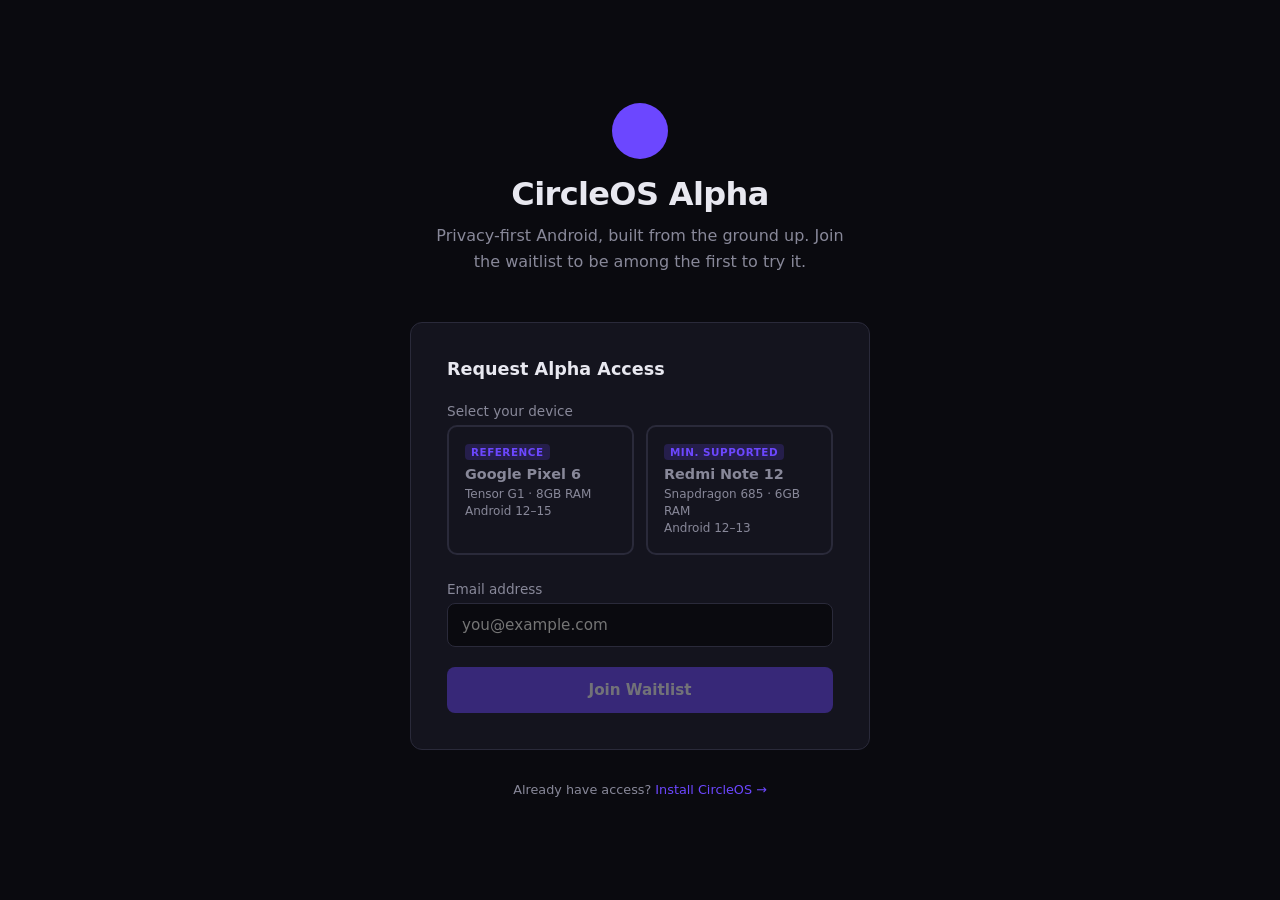
==== CircleAlpha/index.html @ 11b91450 "ST-02: CircleAlpha — alpha waitlist registration page Static page deployed to alpha.circleos.co.za (" ====
<!DOCTYPE html>
<html lang="en">
<head>
  <meta charset="UTF-8" />
  <meta name="viewport" content="width=device-width, initial-scale=1.0" />
  <title>CircleOS Alpha — Join the Waitlist</title>
  <style>
    /* ── Circle Design System tokens ────────────────────────────────────── */
    :root {
      --c-bg:      #0a0a0f;
      --c-surface: #14141e;
      --c-border:  #2a2a3a;
      --c-primary: #6c47ff;
      --c-primary-h: #8b6dff;
      --c-text:    #e8e8f0;
      --c-muted:   #888899;
      --c-success: #22c55e;
      --c-error:   #ef4444;
      --radius:    12px;
      --font:      'Inter', system-ui, sans-serif;
    }

    * { box-sizing: border-box; margin: 0; padding: 0; }

    body {
      background: var(--c-bg);
      color: var(--c-text);
      font-family: var(--font);
      min-height: 100vh;
      display: flex;
      flex-direction: column;
      align-items: center;
      justify-content: center;
      padding: 40px 20px;
    }

    /* ── Logo / hero ─────────────────────────────────────────────────────── */
    .hero {
      text-align: center;
      margin-bottom: 48px;
    }
    .hero .logo {
      width: 56px; height: 56px;
      background: var(--c-primary);
      border-radius: 50%;
      margin: 0 auto 16px;
    }
    .hero h1 {
      font-size: 2rem;
      font-weight: 700;
      letter-spacing: -.02em;
      margin-bottom: 10px;
    }
    .hero p {
      color: var(--c-muted);
      max-width: 420px;
      line-height: 1.6;
      font-size: 1rem;
    }

    /* ── Card ────────────────────────────────────────────────────────────── */
    .card {
      background: var(--c-surface);
      border: 1px solid var(--c-border);
      border-radius: var(--radius);
      padding: 36px;
      width: 100%;
      max-width: 460px;
    }
    .card h2 {
      font-size: 1.1rem;
      margin-bottom: 24px;
    }

    /* ── Form ────────────────────────────────────────────────────────────── */
    label {
      display: block;
      font-size: 0.85rem;
      color: var(--c-muted);
      margin-bottom: 6px;
    }

    select, input[type="email"] {
      width: 100%;
      padding: 12px 14px;
      background: var(--c-bg);
      border: 1px solid var(--c-border);
      border-radius: 8px;
      color: var(--c-text);
      font-size: 0.95rem;
      font-family: inherit;
      margin-bottom: 20px;
      appearance: none;
      outline: none;
      transition: border-color .2s;
    }
    select:focus, input[type="email"]:focus {
      border-color: var(--c-primary);
    }

    /* ── Device cards ────────────────────────────────────────────────────── */
    .device-grid {
      display: grid;
      grid-template-columns: 1fr 1fr;
      gap: 12px;
      margin-bottom: 20px;
    }
    .device-card {
      border: 2px solid var(--c-border);
      border-radius: 10px;
      padding: 16px;
      cursor: pointer;
      transition: border-color .2s, background .2s;
      position: relative;
    }
    .device-card:hover { border-color: var(--c-primary); }
    .device-card.selected {
      border-color: var(--c-primary);
      background: rgba(108,71,255,.08);
    }
    .device-card input[type="radio"] {
      position: absolute; opacity: 0; width: 0; height: 0;
    }
    .device-card .name {
      font-size: 0.9rem;
      font-weight: 600;
      margin-bottom: 4px;
    }
    .device-card .spec {
      font-size: 0.75rem;
      color: var(--c-muted);
      line-height: 1.4;
    }
    .device-card .badge {
      font-size: 0.65rem;
      font-weight: 700;
      letter-spacing: .05em;
      text-transform: uppercase;
      background: rgba(108,71,255,.2);
      color: var(--c-primary);
      border-radius: 4px;
      padding: 2px 6px;
      margin-bottom: 6px;
      display: inline-block;
    }

    /* ── Submit button ───────────────────────────────────────────────────── */
    .btn {
      display: block;
      width: 100%;
      padding: 14px;
      background: var(--c-primary);
      color: #fff;
      border: none;
      border-radius: 8px;
      font-size: 0.95rem;
      font-weight: 600;
      cursor: pointer;
      transition: background .2s;
      font-family: inherit;
    }
    .btn:hover:not(:disabled) { background: var(--c-primary-h); }
    .btn:disabled { opacity: .4; cursor: not-allowed; }

    /* ── Error / success messages ─────────────────────────────────────────── */
    .msg {
      margin-top: 14px;
      padding: 12px 14px;
      border-radius: 8px;
      font-size: 0.875rem;
      line-height: 1.5;
      display: none;
    }
    .msg.error   { background: rgba(239,68,68,.08); border: 1px solid rgba(239,68,68,.3); color: var(--c-error); }
    .msg.success { background: rgba(34,197,94,.08); border: 1px solid rgba(34,197,94,.3); color: var(--c-success); }

    /* ── Confirmation screen ─────────────────────────────────────────────── */
    #confirmation { display: none; text-align: center; }
    #confirmation .check {
      font-size: 3rem;
      margin-bottom: 16px;
    }
    #confirmation h2 { margin-bottom: 10px; }
    #confirmation p  { color: var(--c-muted); line-height: 1.6; }

    /* ── Footer ──────────────────────────────────────────────────────────── */
    footer {
      margin-top: 32px;
      font-size: 0.8rem;
      color: var(--c-muted);
      text-align: center;
    }
    footer a { color: var(--c-primary); text-decoration: none; }
  </style>
</head>
<body>

<div class="hero">
  <div class="logo"></div>
  <h1>CircleOS Alpha</h1>
  <p>Privacy-first Android, built from the ground up. Join the waitlist to be among the first to try it.</p>
</div>

<!-- Registration card -->
<div class="card" id="reg-card">
  <h2>Request Alpha Access</h2>

  <!-- Device selector -->
  <label>Select your device</label>
  <div class="device-grid">
    <label class="device-card" id="card-pixel6">
      <input type="radio" name="device" value="pixel6" onchange="selectDevice(this)" />
      <div class="badge">Reference</div>
      <div class="name">Google Pixel 6</div>
      <div class="spec">Tensor G1 · 8GB RAM<br>Android 12–15</div>
    </label>
    <label class="device-card" id="card-redmi">
      <input type="radio" name="device" value="redmi_note12" onchange="selectDevice(this)" />
      <div class="badge">Min. Supported</div>
      <div class="name">Redmi Note 12</div>
      <div class="spec">Snapdragon 685 · 6GB RAM<br>Android 12–13</div>
    </label>
  </div>

  <!-- Email -->
  <label for="email">Email address</label>
  <input type="email" id="email" placeholder="you@example.com" autocomplete="email" required />

  <button class="btn" id="btn-submit" onclick="submitForm()" disabled>
    Join Waitlist
  </button>

  <div class="msg" id="msg-error"></div>
  <div class="msg" id="msg-success"></div>
</div>

<!-- Confirmation screen (shown after successful submit) -->
<div class="card" id="confirmation">
  <div class="check">✓</div>
  <h2>You're on the list!</h2>
  <p>We'll send an email to <strong id="confirmed-email">—</strong> when your device is approved for alpha access.</p>
  <p style="margin-top:12px">You'll receive a link to <strong>install.circleos.co.za</strong> to get started.</p>
</div>

<footer>
  Already have access? <a href="https://install.circleos.co.za">Install CircleOS →</a>
</footer>

<script type="module" src="/src/registration.js"></script>
<script>
  function selectDevice(radio) {
    document.querySelectorAll('.device-card').forEach(c => c.classList.remove('selected'));
    const label = radio.closest('.device-card');
    if (label) label.classList.add('selected');
    validateForm();
  }

  function validateForm() {
    const device = document.querySelector('input[name="device"]:checked');
    const email  = document.getElementById('email').value.trim();
    const valid  = device && email && /^[^\s@]+@[^\s@]+\.[^\s@]+$/.test(email);
    document.getElementById('btn-submit').disabled = !valid;
  }

  document.getElementById('email').addEventListener('input', validateForm);
</script>
</body>
</html>
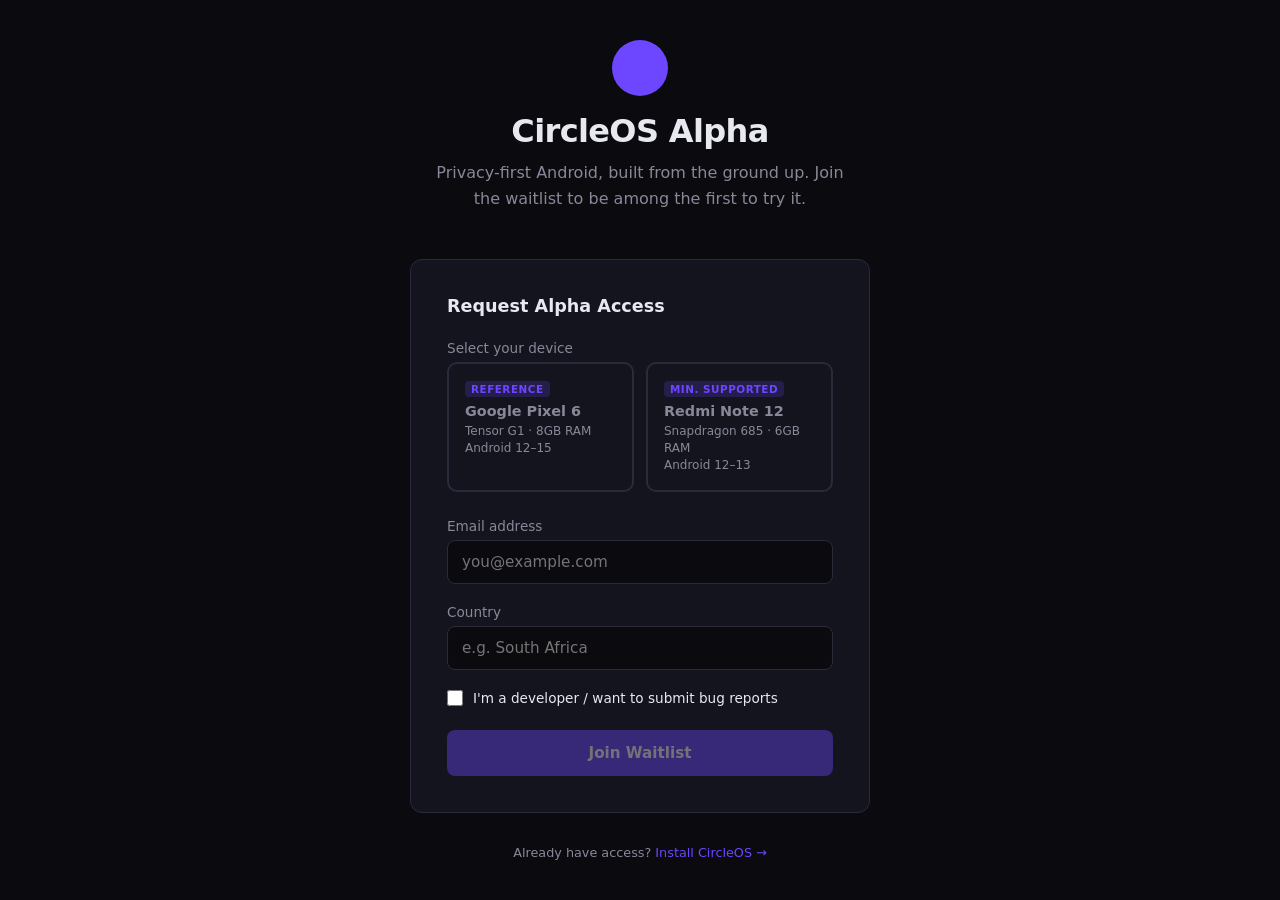
==== commit 69036eeb: "ST-03: fix installer + alpha form to match actual API contracts CircleInstaller/src/api.ts:   - Late" ====
--- a/CircleAlpha/index.html
+++ b/CircleAlpha/index.html
@@ -80,7 +80,7 @@
       margin-bottom: 6px;
     }
 
-    select, input[type="email"] {
+    select, input[type="email"], input[type="text"] {
       width: 100%;
       padding: 12px 14px;
       background: var(--c-bg);
@@ -94,7 +94,7 @@
       outline: none;
       transition: border-color .2s;
     }
-    select:focus, input[type="email"]:focus {
+    select:focus, input[type="email"]:focus, input[type="text"]:focus {
       border-color: var(--c-primary);
     }
 
@@ -226,6 +226,16 @@
   <label for="email">Email address</label>
   <input type="email" id="email" placeholder="you@example.com" autocomplete="email" required />
 
+  <!-- Country -->
+  <label for="country">Country</label>
+  <input type="text" id="country" placeholder="e.g. South Africa" autocomplete="country-name" required />
+
+  <!-- Developer checkbox -->
+  <label style="display:flex;align-items:center;gap:10px;cursor:pointer;color:var(--c-text);margin-bottom:24px">
+    <input type="checkbox" id="is-developer" style="width:16px;height:16px;accent-color:var(--c-primary)" />
+    I'm a developer / want to submit bug reports
+  </label>
+
   <button class="btn" id="btn-submit" onclick="submitForm()" disabled>
     Join Waitlist
   </button>
@@ -256,13 +266,16 @@
   }
 
   function validateForm() {
-    const device = document.querySelector('input[name="device"]:checked');
-    const email  = document.getElementById('email').value.trim();
-    const valid  = device && email && /^[^\s@]+@[^\s@]+\.[^\s@]+$/.test(email);
+    const device  = document.querySelector('input[name="device"]:checked');
+    const email   = document.getElementById('email').value.trim();
+    const country = document.getElementById('country').value.trim();
+    const valid   = device && email && country
+                    && /^[^\s@]+@[^\s@]+\.[^\s@]+$/.test(email);
     document.getElementById('btn-submit').disabled = !valid;
   }
 
   document.getElementById('email').addEventListener('input', validateForm);
+  document.getElementById('country').addEventListener('input', validateForm);
 </script>
 </body>
 </html>
